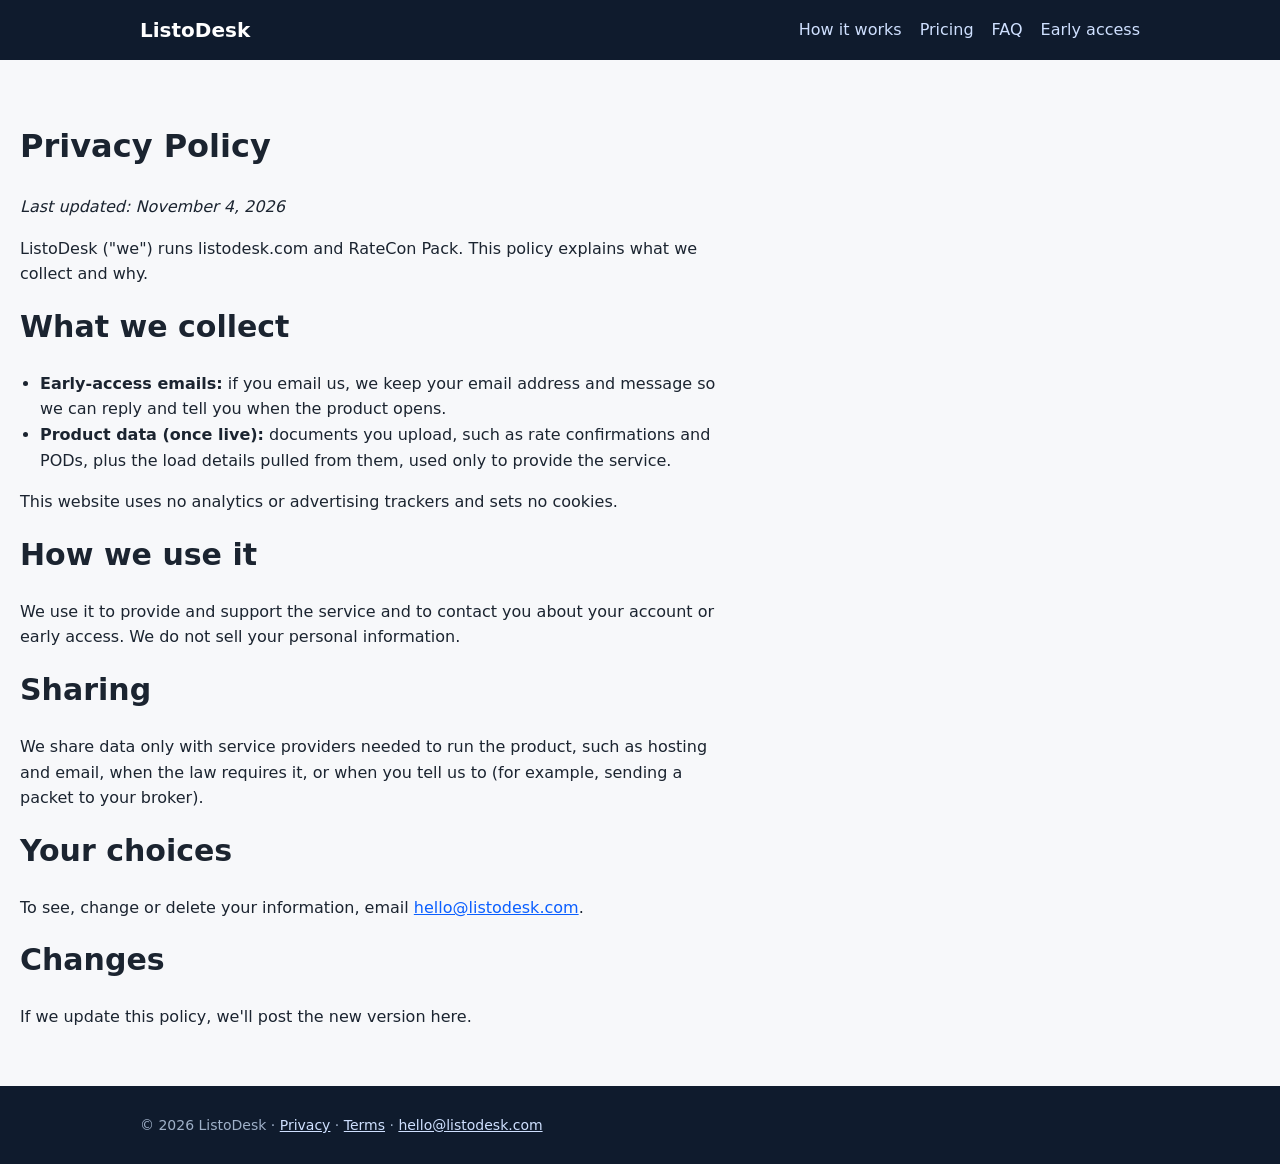
==== privacy.html @ 2b42a6ee "Add files via upload" ====
<!doctype html><html lang="en"><head><meta charset="utf-8"><meta name="viewport" content="width=device-width,initial-scale=1"><link rel="stylesheet" href="style.css"><title>Privacy Policy · ListoDesk</title></head><body><header><div class="w"><nav><b>ListoDesk</b><a href="index.html#how">How it works</a><a href="index.html#pricing">Pricing</a><a href="index.html#faq">FAQ</a><a href="index.html#early">Early access</a></nav></div></header><main class="doc"><h1>Privacy Policy</h1><p><em>Last updated: November 4, 2026</em></p>
<p>ListoDesk ("we") runs listodesk.com and RateCon Pack. This policy explains what we collect and why.</p>
<h2>What we collect</h2><ul><li><b>Early-access emails:</b> if you email us, we keep your email address and message so we can reply and tell you when the product opens.</li><li><b>Product data (once live):</b> documents you upload, such as rate confirmations and PODs, plus the load details pulled from them, used only to provide the service.</li></ul>
<p>This website uses no analytics or advertising trackers and sets no cookies.</p>
<h2>How we use it</h2><p>We use it to provide and support the service and to contact you about your account or early access. We do not sell your personal information.</p>
<h2>Sharing</h2><p>We share data only with service providers needed to run the product, such as hosting and email, when the law requires it, or when you tell us to (for example, sending a packet to your broker).</p>
<h2>Your choices</h2><p>To see, change or delete your information, email <a href="mailto:hello@listodesk.com">hello@listodesk.com</a>.</p>
<h2>Changes</h2><p>If we update this policy, we'll post the new version here.</p></main><footer><div class="w">© 2026 ListoDesk · <a href="privacy.html">Privacy</a> · <a href="terms.html">Terms</a> · <a href="mailto:hello@listodesk.com">hello@listodesk.com</a></div></footer></body></html>
---- style.css ----
*{box-sizing:border-box}body{margin:0;font:16px/1.6 system-ui,-apple-system,Segoe UI,Roboto,sans-serif;color:#1b2430;background:#f7f8fa}
a{color:#0b5fff}.w{max-width:1040px;margin:0 auto;padding:0 20px}
header{background:#0f1b2d;color:#fff}nav{display:flex;align-items:center;gap:18px;padding:14px 0;flex-wrap:wrap}nav b{font-size:20px;margin-right:auto}nav a{color:#cfe0ff;text-decoration:none}
.hero{background:linear-gradient(135deg,#0f1b2d,#1d3b66);color:#fff;padding:70px 0 80px}.hero h1{font-size:clamp(30px,5vw,48px);line-height:1.15;margin:0 0 16px}.hero p{font-size:19px;max-width:640px;color:#dbe6f7}
.btn{display:inline-block;background:#ffb020;color:#111;font-weight:700;padding:13px 22px;border-radius:8px;text-decoration:none;border:0;font-size:16px;cursor:pointer}.btn.o{background:transparent;color:#fff;border:2px solid #fff;margin-left:10px}
section{padding:56px 0}h2{font-size:30px;margin:0 0 20px}.g{display:grid;grid-template-columns:repeat(auto-fit,minmax(230px,1fr));gap:18px}
.c{background:#fff;border:1px solid #e3e7ee;border-radius:12px;padding:22px}.c h3{margin:0 0 8px}.n{display:inline-block;width:34px;height:34px;border-radius:50%;background:#0b5fff;color:#fff;text-align:center;line-height:34px;font-weight:700;margin-bottom:8px}
.price{font-size:38px;font-weight:800}.price small{font-size:16px;font-weight:400;color:#667}.hl{border:2px solid #0b5fff}ul{padding-left:20px}
details{background:#fff;border:1px solid #e3e7ee;border-radius:10px;padding:14px 18px;margin-bottom:10px}summary{font-weight:600;cursor:pointer}
form{display:flex;gap:10px;flex-wrap:wrap}input{flex:1;min-width:220px;padding:13px;border:1px solid #c9d0db;border-radius:8px;font-size:16px}
footer{background:#0f1b2d;color:#9fb0c8;padding:28px 0;font-size:14px}footer a{color:#cfe0ff}.alt{background:#fff}.doc{max-width:760px;padding:40px 20px}
@media(max-width:560px){.btn.o{margin:10px 0 0}}
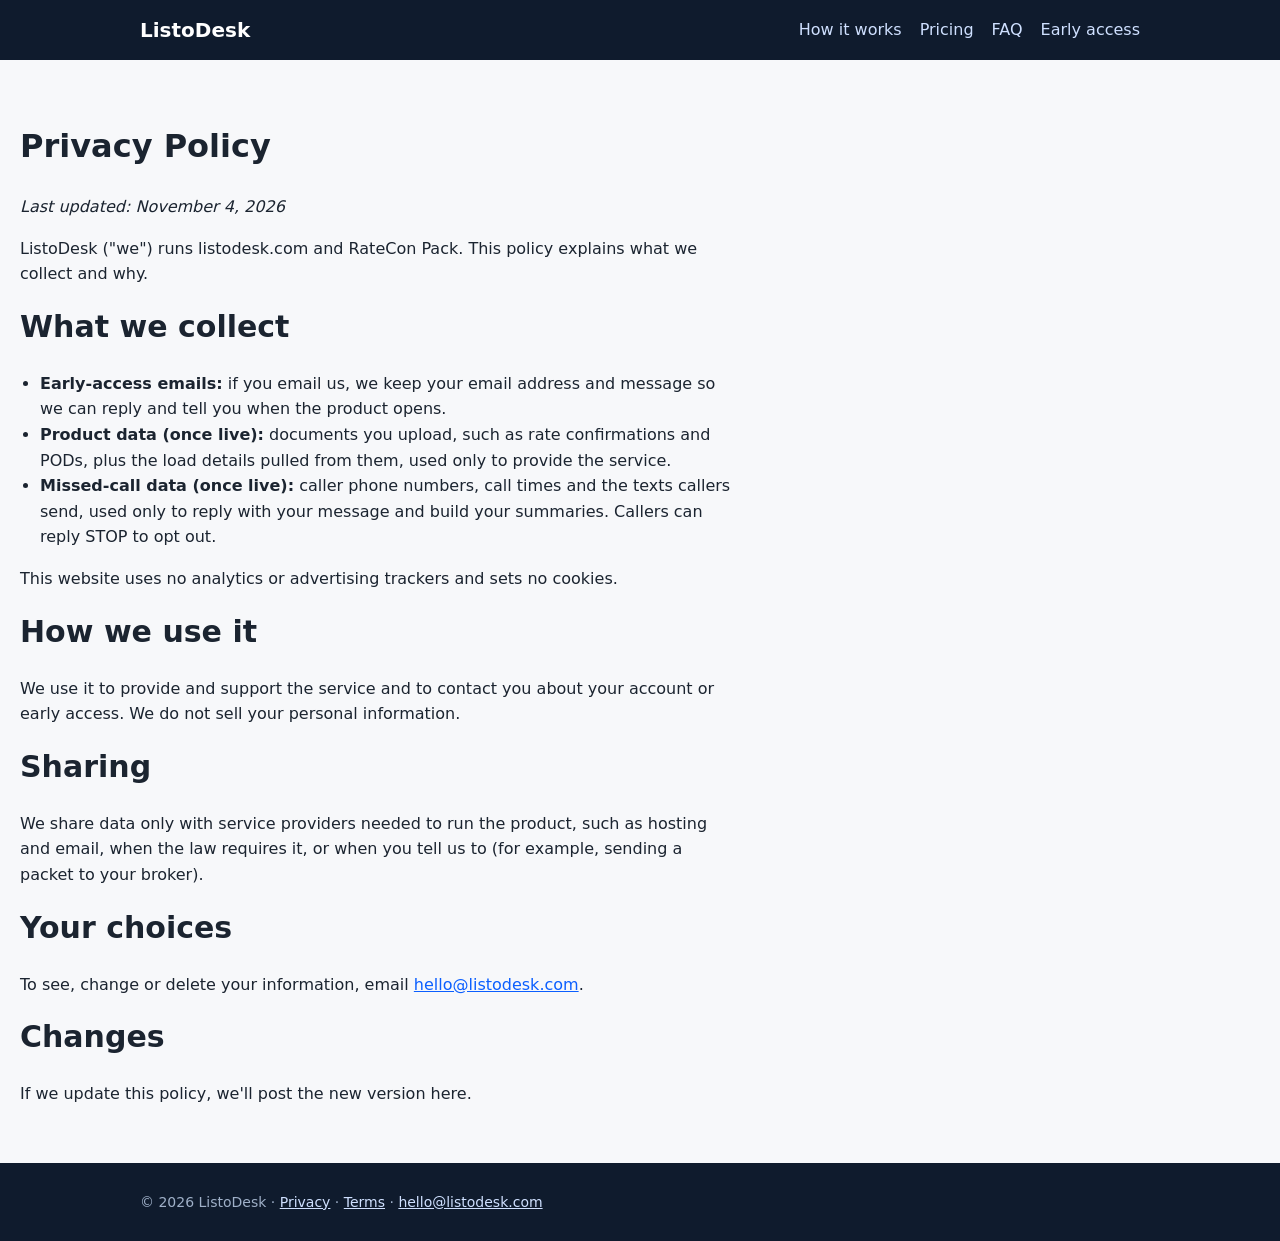
==== commit 6ab491e6: "Add missed-call auto-reply feature" ====
--- a/privacy.html
+++ b/privacy.html
@@ -1,6 +1,6 @@
 <!doctype html><html lang="en"><head><meta charset="utf-8"><meta name="viewport" content="width=device-width,initial-scale=1"><link rel="stylesheet" href="style.css"><title>Privacy Policy · ListoDesk</title></head><body><header><div class="w"><nav><b>ListoDesk</b><a href="index.html#how">How it works</a><a href="index.html#pricing">Pricing</a><a href="index.html#faq">FAQ</a><a href="index.html#early">Early access</a></nav></div></header><main class="doc"><h1>Privacy Policy</h1><p><em>Last updated: November 4, 2026</em></p>
 <p>ListoDesk ("we") runs listodesk.com and RateCon Pack. This policy explains what we collect and why.</p>
-<h2>What we collect</h2><ul><li><b>Early-access emails:</b> if you email us, we keep your email address and message so we can reply and tell you when the product opens.</li><li><b>Product data (once live):</b> documents you upload, such as rate confirmations and PODs, plus the load details pulled from them, used only to provide the service.</li></ul>
+<h2>What we collect</h2><ul><li><b>Early-access emails:</b> if you email us, we keep your email address and message so we can reply and tell you when the product opens.</li><li><b>Product data (once live):</b> documents you upload, such as rate confirmations and PODs, plus the load details pulled from them, used only to provide the service.</li><li><b>Missed-call data (once live):</b> caller phone numbers, call times and the texts callers send, used only to reply with your message and build your summaries. Callers can reply STOP to opt out.</li></ul>
 <p>This website uses no analytics or advertising trackers and sets no cookies.</p>
 <h2>How we use it</h2><p>We use it to provide and support the service and to contact you about your account or early access. We do not sell your personal information.</p>
 <h2>Sharing</h2><p>We share data only with service providers needed to run the product, such as hosting and email, when the law requires it, or when you tell us to (for example, sending a packet to your broker).</p>
